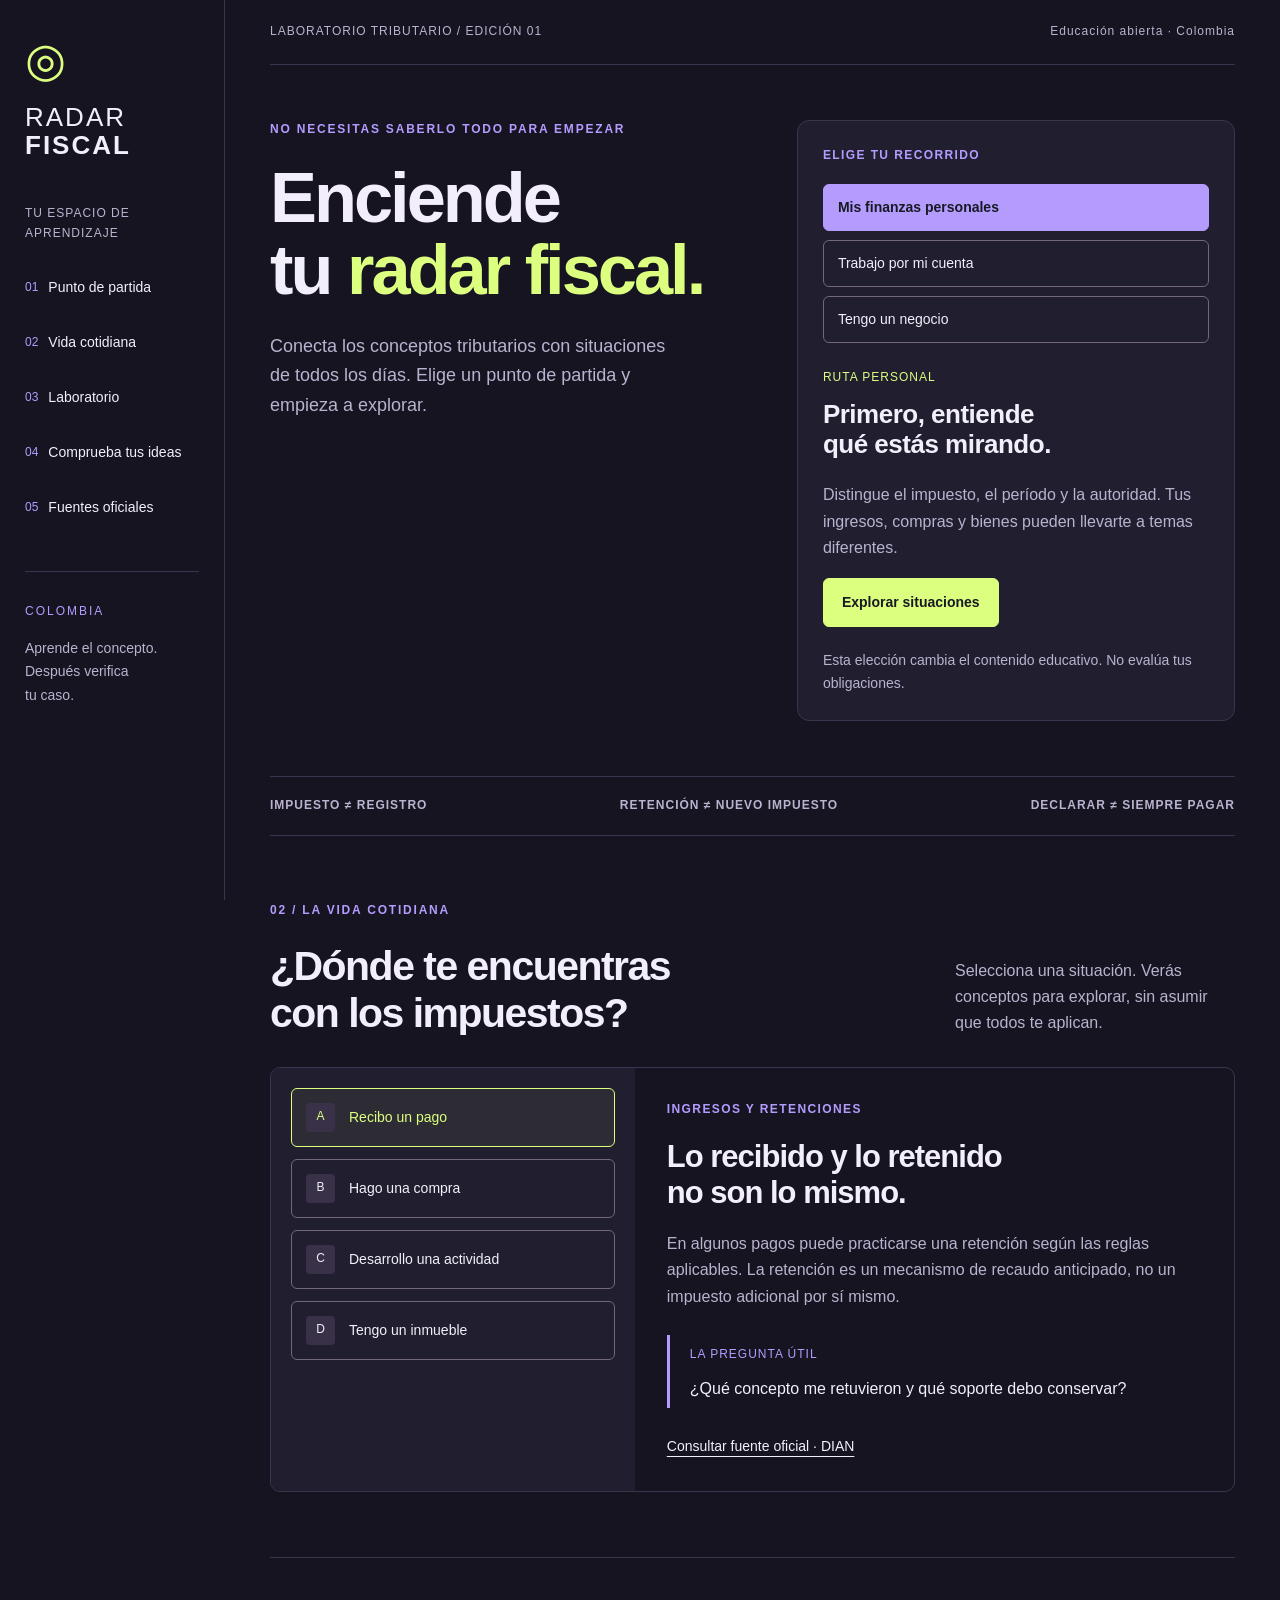
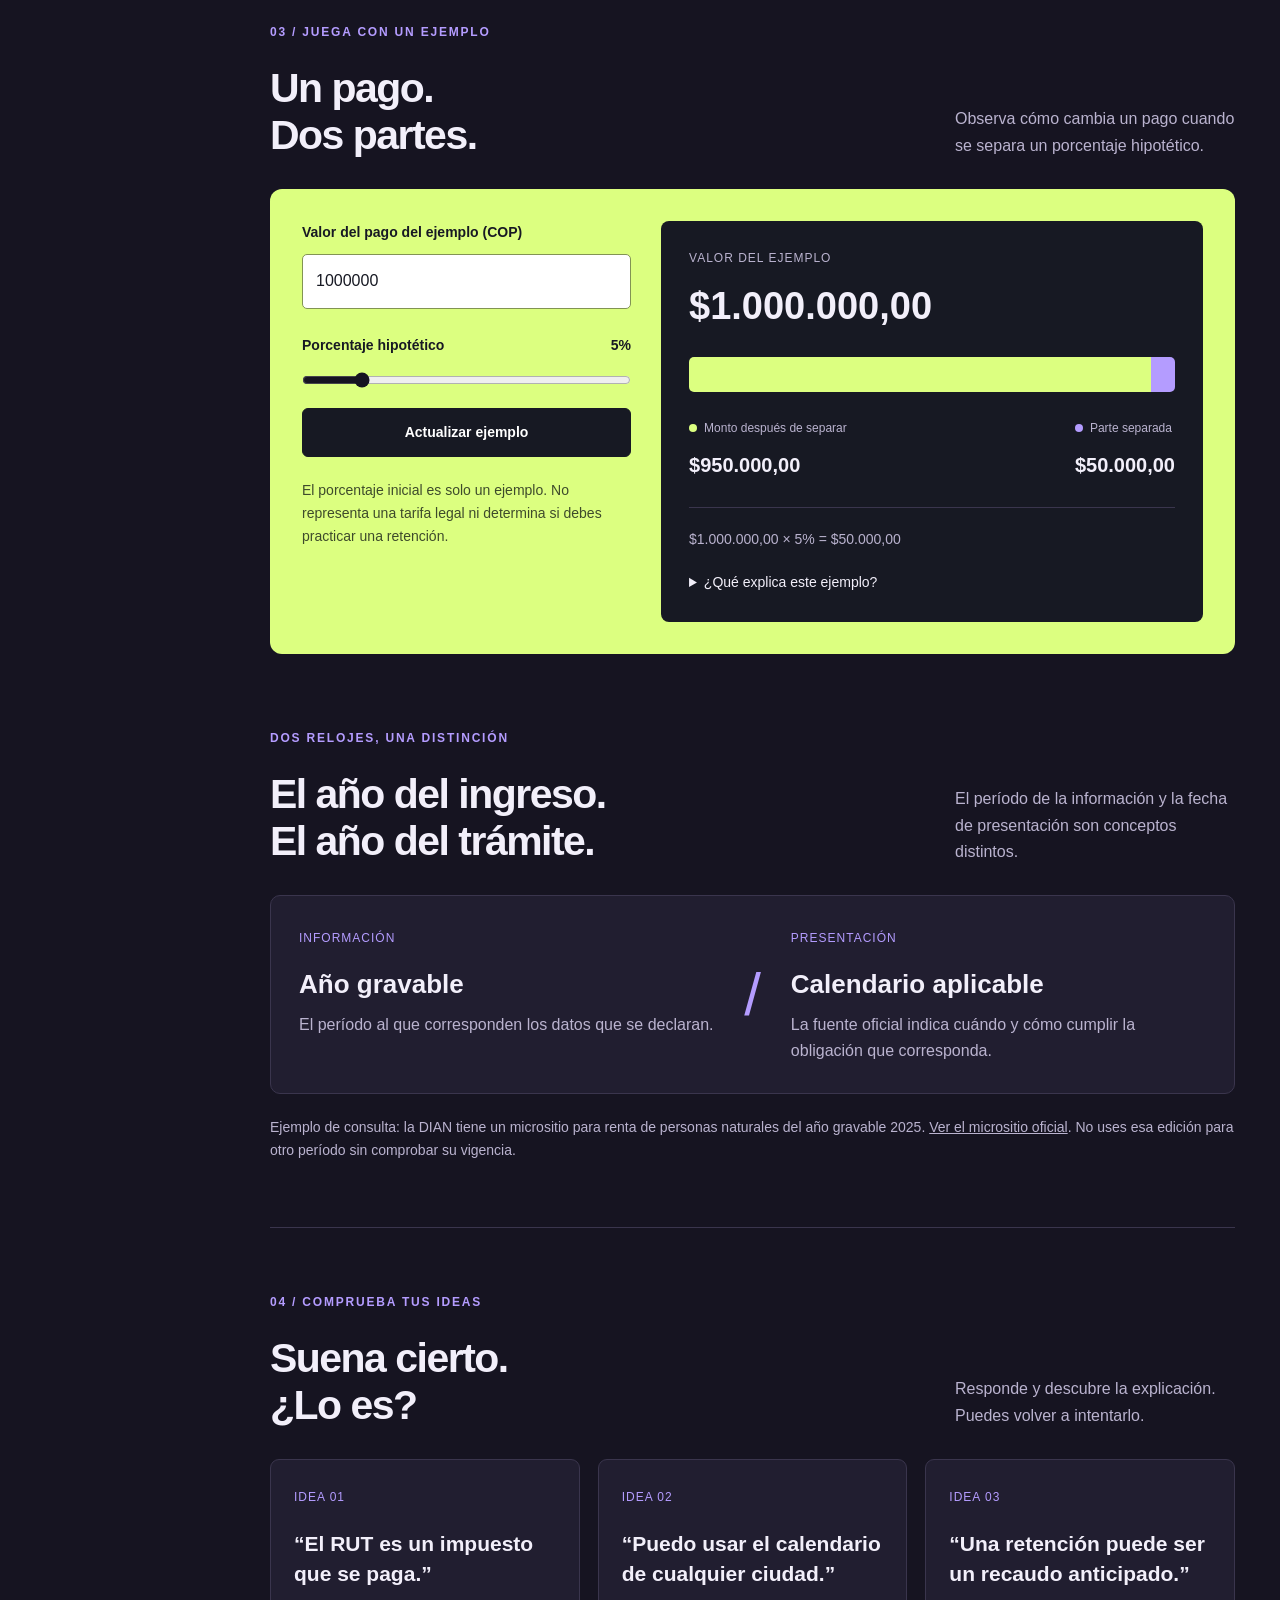
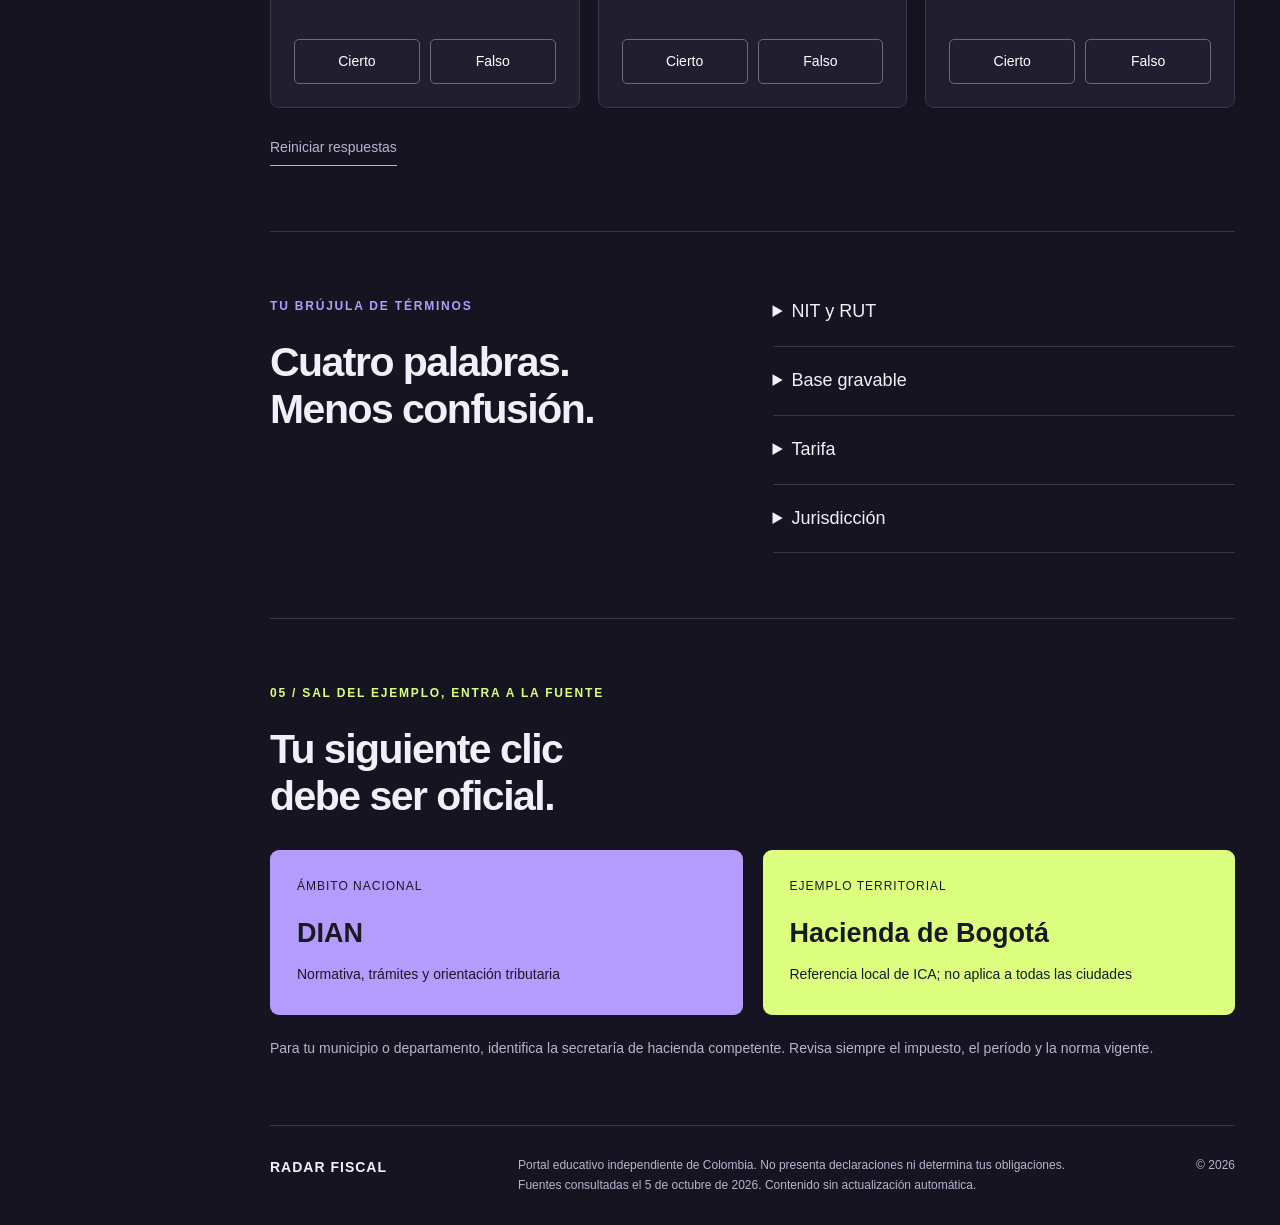
==== index.html @ d8de5ac0 "Add files via upload" ====
<!doctype html>
<html lang="es"><head><meta charset="utf-8"><meta name="viewport" content="width=device-width,initial-scale=1"><title>Radar Fiscal — Aprende a leer tus impuestos</title><meta name="description" content="Un laboratorio educativo sobre impuestos de Colombia: situaciones cotidianas, lecciones breves y ejemplos interactivos."><meta name="theme-color" content="#161421"><link rel="stylesheet" href="estilos.css"><link rel="icon" href="favicon.svg" type="image/svg+xml"><script src="script.js" defer></script></head>
<body><a class="skip" href="#contenido">Saltar al contenido</a><div class="site-shell"><aside class="sidebar"><a class="brand" href="index.html"><span class="brand-symbol" aria-hidden="true">◎</span>RADAR<br><strong>FISCAL</strong></a><p class="sidebar-label">TU ESPACIO DE APRENDIZAJE</p><button id="menu" aria-controls="navigation" aria-expanded="false">Explorar menú</button><nav id="navigation" aria-label="Principal"><a href="#inicio"><span>01</span> Punto de partida</a><a href="#situaciones"><span>02</span> Vida cotidiana</a><a href="#laboratorio"><span>03</span> Laboratorio</a><a href="#ideas"><span>04</span> Comprueba tus ideas</a><a href="#fuentes"><span>05</span> Fuentes oficiales</a></nav><div class="sidebar-note"><span>COLOMBIA</span><p>Aprende el concepto.<br>Después verifica<br>tu caso.</p></div></aside>
<main id="contenido"><header class="topbar"><span>LABORATORIO TRIBUTARIO / EDICIÓN 01</span><span>Educación abierta · Colombia</span></header>
<section id="inicio" class="intro"><div class="intro-title"><p class="eyebrow">NO NECESITAS SABERLO TODO PARA EMPEZAR</p><h1>Enciende<br>tu <em>radar fiscal.</em></h1><p>Conecta los conceptos tributarios con situaciones de todos los días. Elige un punto de partida y empieza a explorar.</p></div><div class="starter"><span class="module-label">ELIGE TU RECORRIDO</span><div class="path-options" role="group" aria-label="Recorrido educativo"><button data-path="personal" class="selected" aria-pressed="true">Mis finanzas personales</button><button data-path="independiente" aria-pressed="false">Trabajo por mi cuenta</button><button data-path="negocio" aria-pressed="false">Tengo un negocio</button></div><div id="path-result" aria-live="polite"><p class="path-label" id="path-label">RUTA PERSONAL</p><h2 id="path-title">Primero, entiende<br>qué estás mirando.</h2><p id="path-description">Distingue el impuesto, el período y la autoridad. Tus ingresos, compras y bienes pueden llevarte a temas diferentes.</p><a class="lime-button" href="#situaciones">Explorar situaciones</a></div><p class="fine">Esta elección cambia el contenido educativo. No evalúa tus obligaciones.</p></div></section>
<div class="concept-band"><span>IMPUESTO ≠ REGISTRO</span><span>RETENCIÓN ≠ NUEVO IMPUESTO</span><span>DECLARAR ≠ SIEMPRE PAGAR</span></div>
<section id="situaciones" class="section"><div class="section-head"><div><p class="eyebrow">02 / LA VIDA COTIDIANA</p><h2>¿Dónde te encuentras<br>con los impuestos?</h2></div><p>Selecciona una situación. Verás conceptos para explorar, sin asumir que todos te aplican.</p></div><div class="scenario-board"><div class="scenario-menu" role="group" aria-label="Situaciones para explorar"><button data-scenario="pago" class="selected" aria-pressed="true"><span>A</span> Recibo un pago</button><button data-scenario="compra" aria-pressed="false"><span>B</span> Hago una compra</button><button data-scenario="actividad" aria-pressed="false"><span>C</span> Desarrollo una actividad</button><button data-scenario="inmueble" aria-pressed="false"><span>D</span> Tengo un inmueble</button></div><article class="scenario-content" aria-live="polite"><p class="module-label" id="scenario-label">INGRESOS Y RETENCIONES</p><h3 id="scenario-title">Lo recibido y lo retenido<br>no son lo mismo.</h3><p id="scenario-description">En algunos pagos puede practicarse una retención según las reglas aplicables. La retención es un mecanismo de recaudo anticipado, no un impuesto adicional por sí mismo.</p><div class="question-block"><span>LA PREGUNTA ÚTIL</span><p id="scenario-question">¿Qué concepto me retuvieron y qué soporte debo conservar?</p></div><a id="scenario-source" href="https://normograma.dian.gov.co/dian/compilacion/docs/oficio_dian_906765_2022.htm" target="_blank" rel="noopener noreferrer">Consultar fuente oficial · DIAN</a></article></div></section>
<section id="laboratorio" class="section lab"><div class="section-head"><div><p class="eyebrow">03 / JUEGA CON UN EJEMPLO</p><h2>Un pago.<br>Dos partes.</h2></div><p>Observa cómo cambia un pago cuando se separa un porcentaje hipotético.</p></div><div class="lab-grid"><form id="lab-form"><label for="gross">Valor del pago del ejemplo (COP)</label><input type="number" id="gross" value="1000000" min="0" max="1000000000000" step="0.01" required><label for="rate">Porcentaje hipotético <output id="rate-label" for="rate">5%</output></label><input id="rate" type="range" min="0" max="30" value="5" step="0.5"><button class="lime-button" type="submit">Actualizar ejemplo</button><p class="fine">El porcentaje inicial es solo un ejemplo. No representa una tarifa legal ni determina si debes practicar una retención.</p><p id="lab-error" role="alert" hidden></p></form><div class="lab-result" id="lab-result" aria-live="polite" aria-atomic="true"><div class="amount-head"><span>VALOR DEL EJEMPLO</span><strong id="gross-result">$1.000.000,00</strong></div><div class="split-bar" aria-hidden="true"><span id="net-bar" style="width:95%"></span><span id="tax-bar" style="width:5%"></span></div><div class="split-values"><div><span class="legend-line net">Monto después de separar</span><strong id="net-result">$950.000,00</strong></div><div><span class="legend-line tax">Parte separada</span><strong id="tax-result">$50.000,00</strong></div></div><p id="lab-equation">$1.000.000,00 × 5% = $50.000,00</p><details><summary>¿Qué explica este ejemplo?</summary><p>La aritmética de separar una parte de un pago. En una operación real hay que verificar concepto, base, tarifa, calidad de las partes y reglas del período. El ejercicio no calcula una obligación.</p></details></div></div></section>
<section class="section timeline"><div class="section-head"><div><p class="eyebrow">DOS RELOJES, UNA DISTINCIÓN</p><h2>El año del ingreso.<br>El año del trámite.</h2></div><p>El período de la información y la fecha de presentación son conceptos distintos.</p></div><div class="year-track"><article><span>INFORMACIÓN</span><h3>Año gravable</h3><p>El período al que corresponden los datos que se declaran.</p></article><div aria-hidden="true" class="track-separator">/</div><article><span>PRESENTACIÓN</span><h3>Calendario aplicable</h3><p>La fuente oficial indica cuándo y cómo cumplir la obligación que corresponda.</p></article></div><p class="fine">Ejemplo de consulta: la DIAN tiene un micrositio para renta de personas naturales del año gravable 2025. <a href="https://micrositios.dian.gov.co/renta-personas-naturales-ag-2025/" target="_blank" rel="noopener noreferrer">Ver el micrositio oficial</a>. No uses esa edición para otro período sin comprobar su vigencia.</p></section>
<section id="ideas" class="section learning"><div class="section-head"><div><p class="eyebrow">04 / COMPRUEBA TUS IDEAS</p><h2>Suena cierto.<br>¿Lo es?</h2></div><p>Responde y descubre la explicación. Puedes volver a intentarlo.</p></div><div class="thought-grid"><article data-thought="rut"><span>IDEA 01</span><h3>“El RUT es un impuesto que se paga.”</h3><div class="thought-buttons"><button data-answer="true" aria-pressed="false">Cierto</button><button data-answer="false" aria-pressed="false">Falso</button></div><p class="thought-feedback" role="status" hidden></p></article><article data-thought="local"><span>IDEA 02</span><h3>“Puedo usar el calendario de cualquier ciudad.”</h3><div class="thought-buttons"><button data-answer="true" aria-pressed="false">Cierto</button><button data-answer="false" aria-pressed="false">Falso</button></div><p class="thought-feedback" role="status" hidden></p></article><article data-thought="retencion"><span>IDEA 03</span><h3>“Una retención puede ser un recaudo anticipado.”</h3><div class="thought-buttons"><button data-answer="true" aria-pressed="false">Cierto</button><button data-answer="false" aria-pressed="false">Falso</button></div><p class="thought-feedback" role="status" hidden></p></article></div><button class="text-button" id="reset-thoughts">Reiniciar respuestas</button></section>
<section class="section terms"><div><p class="eyebrow">TU BRÚJULA DE TÉRMINOS</p><h2>Cuatro palabras.<br>Menos confusión.</h2></div><div><details><summary>NIT y RUT</summary><p>El NIT es el Número de Identificación Tributaria. El RUT es el registro que identifica, ubica y clasifica sujetos de obligaciones administradas por la DIAN.</p><a href="https://www.dian.gov.co/tramitesservicios/tramites-y-servicios/tributarios/Paginas/RUT.aspx" target="_blank" rel="noopener noreferrer">DIAN · RUT y NIT</a></details><details><summary>Base gravable</summary><p>El valor sobre el que se calcula un impuesto o concepto según sus reglas. No asumas que coincide con el total de cualquier factura o pago.</p></details><details><summary>Tarifa</summary><p>El porcentaje o valor aplicable según la norma. Una tarifa de un ejemplo no sustituye la que corresponde a una operación real.</p></details><details><summary>Jurisdicción</summary><p>El ámbito territorial relevante para una obligación. En impuestos locales hay que consultar la autoridad competente y su normativa.</p></details></div></section>
<section id="fuentes" class="section sources"><p class="eyebrow">05 / SAL DEL EJEMPLO, ENTRA A LA FUENTE</p><h2>Tu siguiente clic<br>debe ser oficial.</h2><div class="source-links"><a href="https://www.dian.gov.co/" target="_blank" rel="noopener noreferrer"><span>ÁMBITO NACIONAL</span><strong>DIAN</strong><small>Normativa, trámites y orientación tributaria</small></a><a href="https://www.haciendabogota.gov.co/es/impuestos/impuesto-de-industria-y-comercio-ica" target="_blank" rel="noopener noreferrer"><span>EJEMPLO TERRITORIAL</span><strong>Hacienda de Bogotá</strong><small>Referencia local de ICA; no aplica a todas las ciudades</small></a></div><p class="fine">Para tu municipio o departamento, identifica la secretaría de hacienda competente. Revisa siempre el impuesto, el período y la norma vigente.</p></section>
<footer class="footer"><a class="footer-brand" href="#inicio">RADAR FISCAL</a><p>Portal educativo independiente de Colombia. No presenta declaraciones ni determina tus obligaciones.<br>Fuentes consultadas el 5 de octubre de 2026. Contenido sin actualización automática.</p><span>© 2026</span></footer>
</main></div></body></html>
---- estilos.css ----
/* RADAR FISCAL — variables de identidad */
:root{
  --bg:#161421;
  --panel:#211e30;
  --line:#3a354d;
  --text:#f2effa;
  --muted:#bab3cf;
  --violet:#b49cff;
  --lime:#dcff80;
  --ink:#171923}

*{
  box-sizing:border-box}
html{
  scroll-behavior:smooth;
  scroll-padding-top:24px}
body{
  margin:0;
  background:var(--bg);
  color:var(--text);
  font:16px/1.65 Arial,Helvetica,sans-serif}
a{
  color:inherit}
button,input{
  font:inherit}
button,summary{
  cursor:pointer}
h1,h2,h3,p{
  margin-top:0}
[hidden]{
  display:none!important}
:focus-visible{
  outline:3px solid var(--lime);
  outline-offset:5px}
.site-shell{
  max-width:1680px;
  margin:auto;
  display:grid;
  grid-template-columns:225px minmax(0,1fr)}
.sidebar{
  border-right:1px solid var(--line);
  padding:35px 25px;
  position:sticky;
  top:0;
  height:100vh}
.brand{
  display:block;
  text-decoration:none;
  font-size:26px;
  line-height:1.05;
  letter-spacing:2px}
.brand strong{
  font-weight:800}
.brand-symbol{
  display:block;
  font-size:47px;
  color:var(--lime);
  margin-bottom:20px}
.sidebar-label{
  font-size:12px;
  letter-spacing:1px;
  color:var(--muted);
  margin:45px 0 20px}
nav{
  display:flex;
  flex-direction:column;
  gap:8px}
nav a{
  font-size:14px;
  display:flex;
  align-items:start;
  gap:10px;
  text-decoration:none;
  padding:12px 0}
nav a:hover{
  color:var(--lime)}
nav span{
  color:var(--violet);
  font-size:12px;
  padding-top:2px}
.sidebar-note{
  border-top:1px solid var(--line);
  margin-top:40px;
  padding-top:25px}
.sidebar-note span{
  font-size:12px;
  letter-spacing:2px;
  color:var(--violet)}
.sidebar-note p{
  margin:14px 0 0;
  font-size:14px;
  color:var(--muted)}
#menu{
  display:none}
main{
  padding:0 45px;
  min-width:0}
.topbar{
  display:flex;
  justify-content:space-between;
  gap:25px;
  border-bottom:1px solid var(--line);
  padding:22px 0;
  font-size:12px;
  letter-spacing:1px;
  color:var(--muted)}
.intro{
  display:grid;
  grid-template-columns:1.1fr 1fr;
  gap:45px;
  padding:55px 0}
.eyebrow{
  font-size:12px;
  letter-spacing:1.8px;
  color:var(--violet);
  font-weight:700;
  margin-bottom:22px}
h1{
  font-size:clamp(48px,5.5vw,80px);
  line-height:1.03;
  letter-spacing:-3px;
  margin-bottom:25px;
  font-weight:800}
h1 em{
  font-style:normal;
  color:var(--lime)}
.intro-title>p:last-child{
  max-width:415px;
  color:var(--muted);
  font-size:18px}
.starter{
  border:1px solid var(--line);
  background:var(--panel);
  padding:25px;
  border-radius:12px}
.module-label{
  display:block;
  font-size:12px;
  letter-spacing:1.4px;
  font-weight:700;
  color:var(--violet)}
.path-options{
  display:flex;
  flex-direction:column;
  gap:9px;
  margin:18px 0 25px}
.path-options button{
  background:transparent;
  color:var(--text);
  border:1px solid #736780;
  border-radius:6px;
  padding:11px 14px;
  font-size:14px;
  text-align:left}
.path-options button.selected{
  background:var(--violet);
  color:var(--ink);
  border-color:var(--violet);
  font-weight:700}
.path-label{
  font-size:12px;
  letter-spacing:1px;
  color:var(--lime);
  margin-bottom:12px}
#path-result h2{
  font-size:26px;
  line-height:1.15;
  letter-spacing:-.5px}
#path-description{
  color:var(--muted);
  font-size:16px}
.lime-button{
  display:inline-flex;
  align-items:center;
  justify-content:center;
  background:var(--lime);
  color:var(--ink);
  padding:12px 18px;
  border:1px solid var(--lime);
  border-radius:6px;
  text-decoration:none;
  font-weight:700;
  font-size:14px}
.lime-button:hover{
  background:#c6eb65}
.fine{
  font-size:14px;
  color:var(--muted);
  margin:22px 0 0}
.concept-band{
  display:flex;
  gap:20px;
  justify-content:space-between;
  border-block:1px solid var(--line);
  padding:19px 0;
  font-size:12px;
  font-weight:700;
  letter-spacing:1px;
  color:var(--muted)}
.section{
  padding:65px 0;
  border-bottom:1px solid var(--line)}
.section-head{
  display:flex;
  justify-content:space-between;
  align-items:end;
  gap:30px;
  margin-bottom:30px}
h2{
  font-size:clamp(30px,3.2vw,44px);
  line-height:1.15;
  letter-spacing:-1.5px;
  margin-bottom:23px}
.section-head h2{
  margin-bottom:0}
.section-head>p{
  max-width:280px;
  color:var(--muted);
  margin:0}
.scenario-board{
  display:grid;
  grid-template-columns:.85fr 1.4fr;
  border:1px solid var(--line);
  border-radius:10px;
  overflow:hidden}
.scenario-menu{
  background:var(--panel);
  display:flex;
  flex-direction:column;
  padding:20px;
  gap:12px}
.scenario-menu button{
  display:flex;
  align-items:center;
  gap:14px;
  background:transparent;
  border:1px solid #736780;
  color:var(--text);
  padding:14px;
  border-radius:6px;
  text-align:left;
  font-size:14px}
.scenario-menu button.selected{
  border-color:var(--lime);
  color:var(--lime);
  background:#dcff8010}
.scenario-menu button span{
  display:flex;
  align-items:center;
  justify-content:center;
  flex-shrink:0;
  width:29px;
  height:29px;
  background:#393147;
  border-radius:4px;
  font-size:12px}
.scenario-content{
  padding:32px}
.scenario-content h3{
  font-size:31px;
  line-height:1.15;
  letter-spacing:-1px;
  margin:20px 0}
.scenario-content>p:not(.module-label){
  color:var(--muted)}
.question-block{
  border-left:3px solid var(--violet);
  padding:5px 0 5px 20px;
  margin:25px 0}
.question-block span{
  font-size:12px;
  letter-spacing:1px;
  color:var(--violet)}
.question-block p{
  margin:10px 0 0}
.scenario-content>a{
  font-size:14px;
  text-underline-offset:5px}
.lab{
  border-bottom:0}
.lab-grid{
  display:grid;
  grid-template-columns:.85fr 1.4fr;
  gap:30px;
  background:var(--lime);
  color:var(--ink);
  border-radius:12px;
  padding:32px}
.lab-grid form label{
  display:block;
  font-size:14px;
  font-weight:700;
  margin-bottom:10px}
.lab-grid input[type=number]{
  width:100%;
  padding:13px;
  border:1px solid #829453;
  border-radius:5px;
  background:#fff;
  color:var(--ink);
  margin-bottom:25px;
  min-width:0}
.lab-grid input[type=range]{
  width:100%;
  accent-color:#161421;
  margin:5px 0 20px}
output{
  float:right}
.lab-grid .lime-button{
  background:var(--ink);
  color:white;
  border-color:var(--ink);
  width:100%}
.lab-grid .fine{
  color:#3e4b2b}
.lab-result{
  background:var(--ink);
  color:var(--text);
  border-radius:8px;
  padding:28px;
  min-width:0}
.amount-head span{
  font-size:12px;
  letter-spacing:1px;
  color:var(--muted);
  display:block}
.amount-head strong{
  font-size:clamp(24px,3vw,38px);
  display:block;
  line-height:1.25;
  margin-top:14px;
  overflow-wrap:anywhere}
.split-bar{
  height:35px;
  display:flex;
  overflow:hidden;
  border-radius:5px;
  margin:27px 0}
.split-bar span{
  transition:width .2s}
.split-bar span:first-child{
  background:var(--lime)}
.split-bar span:last-child{
  background:var(--violet)}
.split-values{
  display:flex;
  justify-content:space-between;
  gap:20px}
.split-values>div{
  min-width:0}
.legend-line{
  font-size:12px;
  display:block;
  color:var(--muted)}
.legend-line::before{
  content:'';
  width:8px;
  height:8px;
  display:inline-block;
  border-radius:50%;
  margin-right:7px}
.legend-line.net::before{
  background:var(--lime)}
.legend-line.tax::before{
  background:var(--violet)}
.split-values strong{
  display:block;
  font-size:20px;
  margin-top:10px;
  overflow-wrap:anywhere}
#lab-equation{
  font-size:14px;
  color:var(--muted);
  border-top:1px solid var(--line);
  padding-top:20px;
  margin:25px 0 20px}
.lab-result details{
  font-size:14px}
.lab-result details p{
  color:var(--muted);
  margin-top:15px}
#lab-error{
  font-size:14px;
  font-weight:700}
.timeline{
  padding-top:10px}
.year-track{
  display:flex;
  align-items:stretch;
  gap:30px;
  padding:28px;
  background:var(--panel);
  border:1px solid var(--line);
  border-radius:10px}
.year-track article{
  flex:1}
.year-track article>span{
  font-size:12px;
  letter-spacing:1px;
  color:var(--violet)}
.year-track h3{
  font-size:26px;
  line-height:1.2;
  margin:18px 0 12px}
.year-track p{
  color:var(--muted);
  margin:0}
.track-separator{
  font-size:60px;
  font-weight:200;
  align-self:center;
  color:var(--violet)}
.thought-grid{
  display:grid;
  grid-template-columns:repeat(3,1fr);
  gap:18px}
.thought-grid article{
  background:var(--panel);
  border:1px solid var(--line);
  padding:23px;
  border-radius:9px}
.thought-grid article>span{
  font-size:12px;
  letter-spacing:1px;
  color:var(--violet)}
.thought-grid h3{
  font-size:21px;
  line-height:1.4;
  min-height:90px;
  margin:20px 0}
.thought-buttons{
  display:flex;
  gap:10px}
.thought-buttons button{
  flex:1;
  background:transparent;
  border:1px solid #736780;
  color:white;
  padding:10px;
  border-radius:5px;
  font-size:14px}
.thought-buttons button.selected{
  background:var(--violet);
  border-color:var(--violet);
  color:var(--ink)}
.thought-feedback{
  font-size:14px;
  border-top:1px solid var(--line);
  padding-top:17px;
  margin:20px 0 0;
  color:var(--lime)}
.text-button{
  background:none;
  border:0;
  border-bottom:1px solid var(--muted);
  color:var(--muted);
  font-size:14px;
  padding:6px 0;
  margin-top:22px}
.terms{
  display:grid;
  grid-template-columns:1fr 1fr;
  gap:40px}
.terms details{
  border-bottom:1px solid var(--line);
  padding:19px 0}
.terms details:first-child{
  padding-top:0}
.terms summary{
  font-size:18px}
.terms details p{
  color:var(--muted);
  margin-top:17px}
.terms details a{
  font-size:14px}
.sources .eyebrow{
  color:var(--lime)}
.source-links{
  display:grid;
  grid-template-columns:1fr 1fr;
  gap:20px;
  margin-top:30px}
.source-links a{
  display:block;
  background:var(--violet);
  color:var(--ink);
  padding:27px;
  text-decoration:none;
  border-radius:9px}
.source-links a:last-child{
  background:var(--lime)}
.source-links span{
  display:block;
  font-size:12px;
  letter-spacing:1px}
.source-links strong{
  display:block;
  font-size:27px;
  line-height:1.2;
  margin:20px 0 12px}
.source-links small{
  font-size:14px}
.source-links a:hover{
  text-decoration:underline;
  text-underline-offset:4px}
.footer{
  padding:30px 0;
  display:flex;
  gap:25px;
  align-items:start;
  justify-content:space-between}
.footer-brand{
  font-size:14px;
  font-weight:800;
  letter-spacing:1px;
  text-decoration:none;
  white-space:nowrap}
.footer p,.footer>span{
  font-size:12px;
  color:var(--muted);
  margin:0}
.skip{
  position:fixed;
  top:-100px;
  background:var(--lime);
  color:var(--ink);
  padding:10px;
  z-index:100}
.skip:focus{
  top:10px}

@media(min-width:1600px){
  h1{
  font-size:80px}
}

@media(max-width:1150px){
  .site-shell{
  grid-template-columns:190px minmax(0,1fr)}
.sidebar{
  padding:30px 20px}
main{
  padding:0 30px}
.intro{
  gap:30px;
  grid-template-columns:1fr 1fr}
.intro h1{
  font-size:54px}
.thought-grid{
  grid-template-columns:1fr}
.thought-grid h3{
  min-height:0}
.lab-grid{
  padding:25px;
  gap:25px}
.split-values{
  flex-direction:column;
  gap:15px}
.section-head{
  align-items:start}
.topbar>span:last-child{
  display:none}
}

@media(max-width:800px){
  .site-shell{
  display:block}
.sidebar{
  height:auto;
  position:relative;
  border-right:0;
  border-bottom:1px solid var(--line);
  padding:20px 6%;
  display:flex;
  justify-content:space-between;
  align-items:center;
  flex-wrap:wrap;
  gap:20px}
.brand{
  font-size:21px;
  line-height:1.1}
.brand-symbol{
  display:inline-block;
  margin:0 10px 0 0;
  font-size:30px;
  float:left}
.brand br{
  display:none}
.brand strong{
  margin-left:5px}
.sidebar-label,.sidebar-note{
  display:none}
#menu{
  display:block;
  border:1px solid #736780;
  background:transparent;
  color:var(--text);
  padding:9px 13px;
  border-radius:5px;
  font-size:14px}
nav{
  width:100%;
  gap:0}
body.js nav{
  display:none}
body.js nav.open{
  display:flex}
main{
  padding:0 6%}
.topbar{
  font-size:12px}
.intro{
  padding:35px 0;
  grid-template-columns:1fr}
.intro h1{
  font-size:clamp(43px,10vw,66px)}
.intro-title>p:last-child{
  max-width:none;
  font-size:17px}
.starter{
  padding:23px}
.concept-band{
  flex-wrap:wrap;
  gap:12px 20px;
  font-size:12px}
.section{
  padding:45px 0}
.section-head{
  display:block}
.section-head>p{
  margin-top:20px;
  max-width:none}
.scenario-board,.lab-grid,.terms{
  grid-template-columns:1fr}
.scenario-menu{
  display:grid;
  grid-template-columns:1fr 1fr;
  padding:17px;
  gap:10px}
.scenario-menu button{
  padding:12px;
  gap:9px}
.scenario-content{
  padding:25px}
.scenario-content h3{
  font-size:29px}
.lab-result{
  padding:24px}
.split-values{
  flex-direction:row}
.year-track{
  padding:25px;
  gap:20px}
.year-track h3{
  font-size:23px}
.year-track p{
  font-size:16px}
.track-separator{
  font-size:40px}
.timeline{
  padding-top:0}
.thought-grid{
  grid-template-columns:1fr}
.terms{
  gap:20px}
.source-links{
  grid-template-columns:1fr}
.footer{
  flex-wrap:wrap}
.footer p{
  width:100%;
  order:3}
}

@media(max-width:430px){
  .scenario-menu{
  grid-template-columns:1fr}
.year-track{
  flex-direction:column;
  gap:20px}
.track-separator{
  display:none}
.year-track article:first-child{
  border-bottom:1px solid var(--line);
  padding-bottom:25px}
.split-values{
  flex-direction:column}
.lab-grid{
  padding:20px}
.starter h2{
  font-size:25px}
}

@media(prefers-reduced-motion:reduce){
  html{
  scroll-behavior:auto}
.split-bar span{
  transition:none}
}
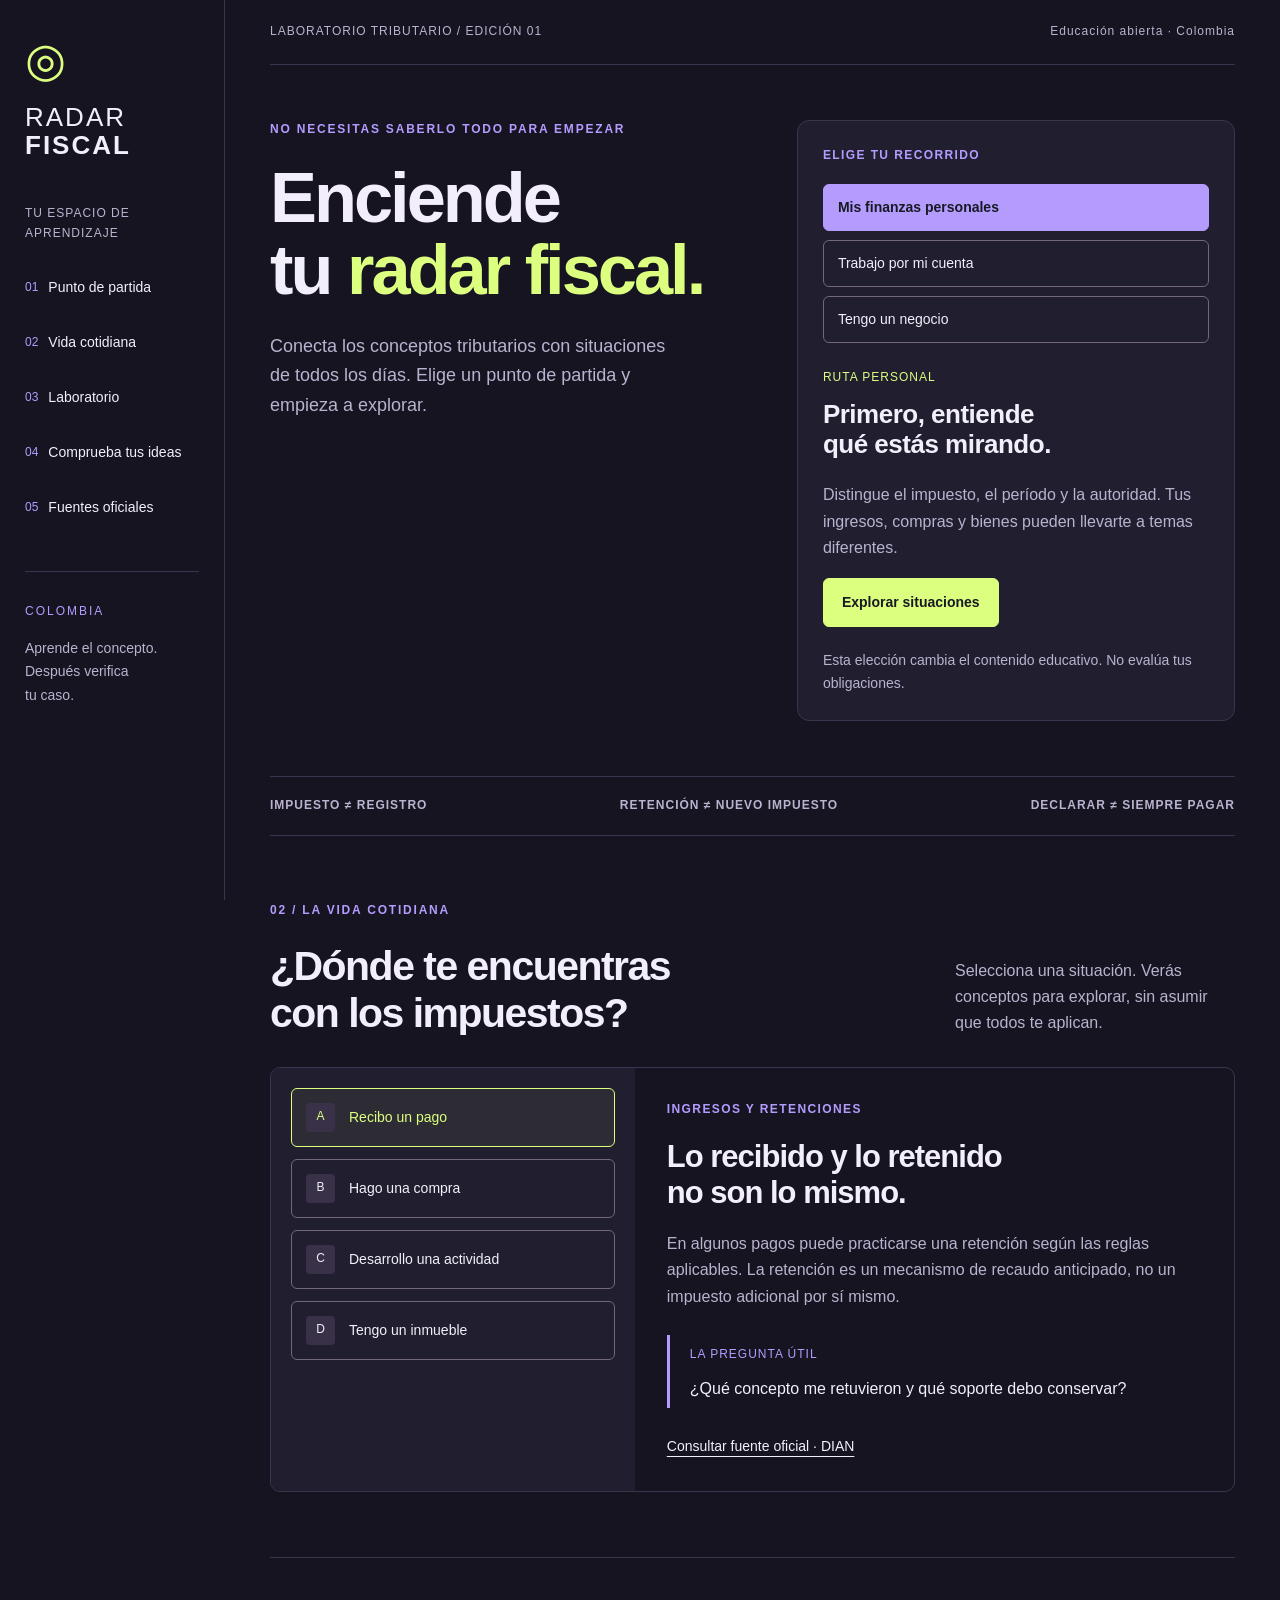
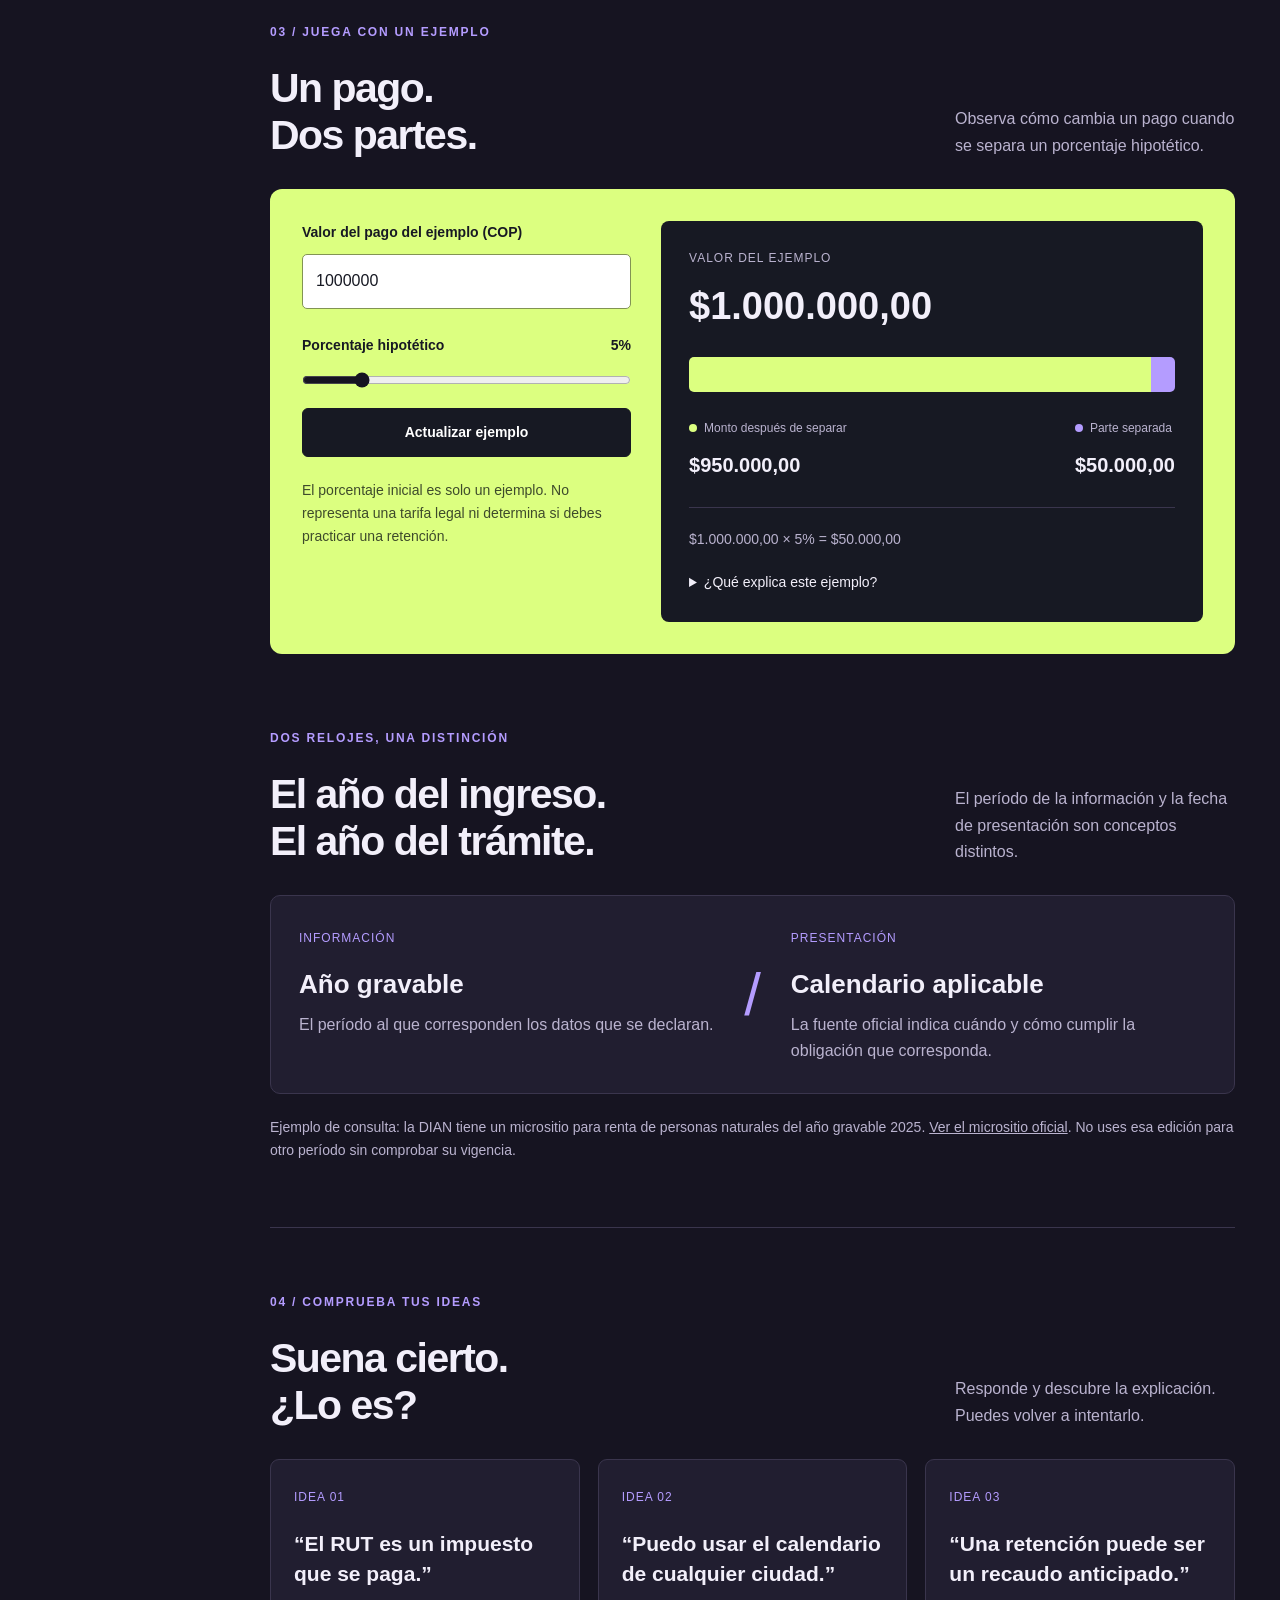
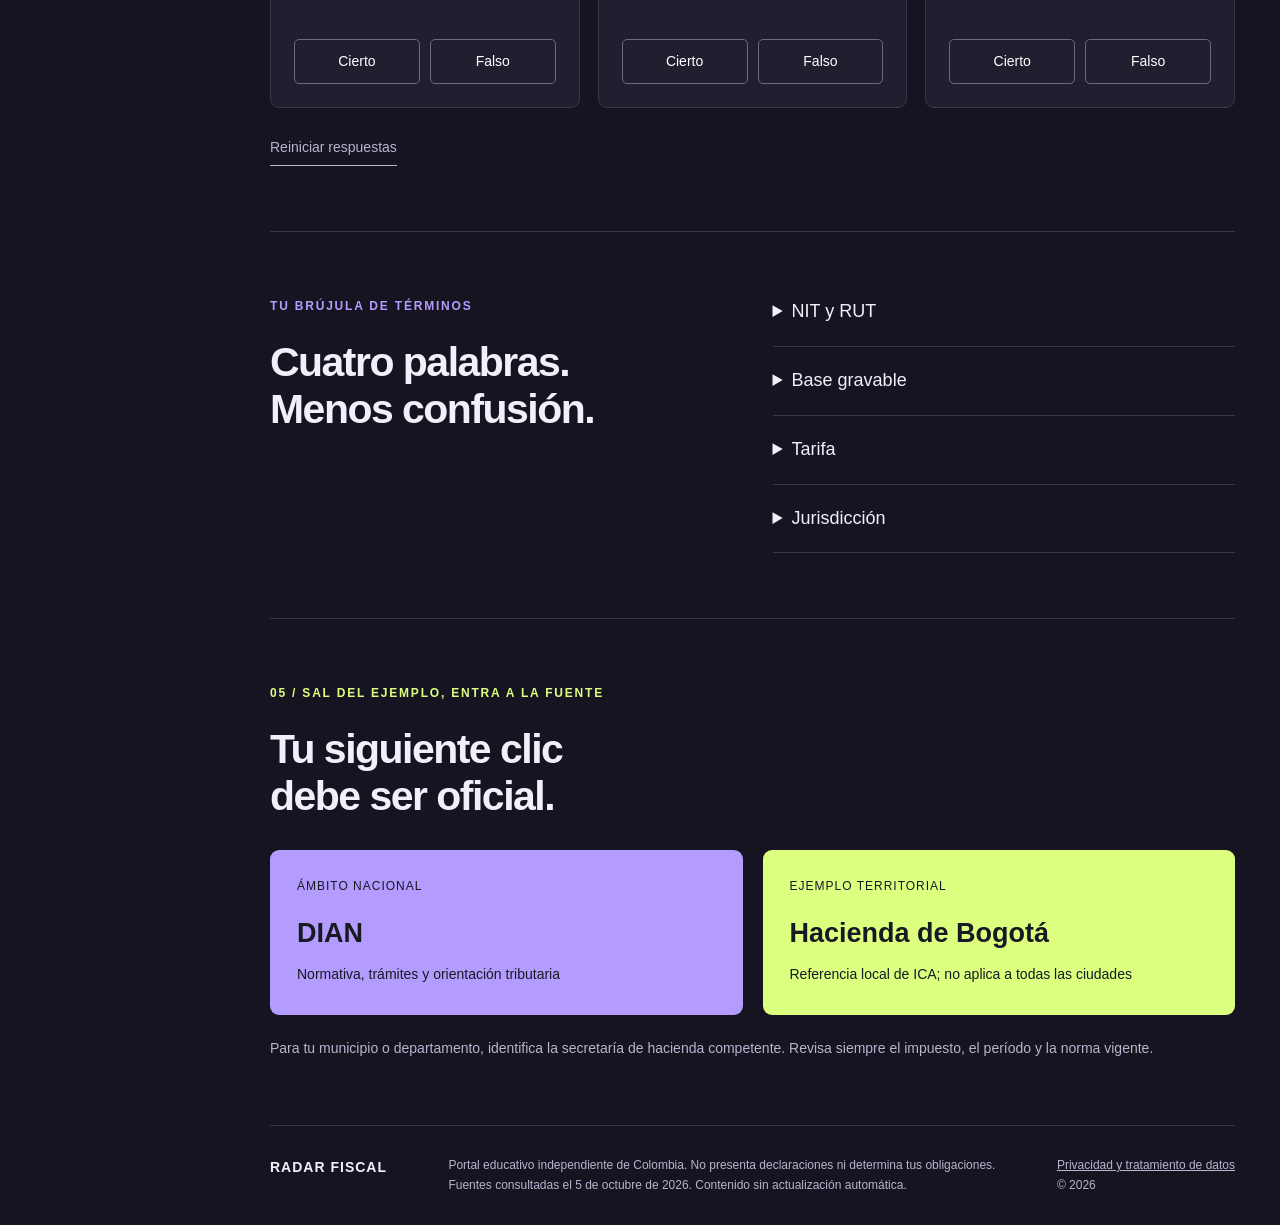
==== commit 157f92de: "Add files via upload" ====
--- a/index.html
+++ b/index.html
@@ -10,5 +10,5 @@
 <section id="ideas" class="section learning"><div class="section-head"><div><p class="eyebrow">04 / COMPRUEBA TUS IDEAS</p><h2>Suena cierto.<br>¿Lo es?</h2></div><p>Responde y descubre la explicación. Puedes volver a intentarlo.</p></div><div class="thought-grid"><article data-thought="rut"><span>IDEA 01</span><h3>“El RUT es un impuesto que se paga.”</h3><div class="thought-buttons"><button data-answer="true" aria-pressed="false">Cierto</button><button data-answer="false" aria-pressed="false">Falso</button></div><p class="thought-feedback" role="status" hidden></p></article><article data-thought="local"><span>IDEA 02</span><h3>“Puedo usar el calendario de cualquier ciudad.”</h3><div class="thought-buttons"><button data-answer="true" aria-pressed="false">Cierto</button><button data-answer="false" aria-pressed="false">Falso</button></div><p class="thought-feedback" role="status" hidden></p></article><article data-thought="retencion"><span>IDEA 03</span><h3>“Una retención puede ser un recaudo anticipado.”</h3><div class="thought-buttons"><button data-answer="true" aria-pressed="false">Cierto</button><button data-answer="false" aria-pressed="false">Falso</button></div><p class="thought-feedback" role="status" hidden></p></article></div><button class="text-button" id="reset-thoughts">Reiniciar respuestas</button></section>
 <section class="section terms"><div><p class="eyebrow">TU BRÚJULA DE TÉRMINOS</p><h2>Cuatro palabras.<br>Menos confusión.</h2></div><div><details><summary>NIT y RUT</summary><p>El NIT es el Número de Identificación Tributaria. El RUT es el registro que identifica, ubica y clasifica sujetos de obligaciones administradas por la DIAN.</p><a href="https://www.dian.gov.co/tramitesservicios/tramites-y-servicios/tributarios/Paginas/RUT.aspx" target="_blank" rel="noopener noreferrer">DIAN · RUT y NIT</a></details><details><summary>Base gravable</summary><p>El valor sobre el que se calcula un impuesto o concepto según sus reglas. No asumas que coincide con el total de cualquier factura o pago.</p></details><details><summary>Tarifa</summary><p>El porcentaje o valor aplicable según la norma. Una tarifa de un ejemplo no sustituye la que corresponde a una operación real.</p></details><details><summary>Jurisdicción</summary><p>El ámbito territorial relevante para una obligación. En impuestos locales hay que consultar la autoridad competente y su normativa.</p></details></div></section>
 <section id="fuentes" class="section sources"><p class="eyebrow">05 / SAL DEL EJEMPLO, ENTRA A LA FUENTE</p><h2>Tu siguiente clic<br>debe ser oficial.</h2><div class="source-links"><a href="https://www.dian.gov.co/" target="_blank" rel="noopener noreferrer"><span>ÁMBITO NACIONAL</span><strong>DIAN</strong><small>Normativa, trámites y orientación tributaria</small></a><a href="https://www.haciendabogota.gov.co/es/impuestos/impuesto-de-industria-y-comercio-ica" target="_blank" rel="noopener noreferrer"><span>EJEMPLO TERRITORIAL</span><strong>Hacienda de Bogotá</strong><small>Referencia local de ICA; no aplica a todas las ciudades</small></a></div><p class="fine">Para tu municipio o departamento, identifica la secretaría de hacienda competente. Revisa siempre el impuesto, el período y la norma vigente.</p></section>
-<footer class="footer"><a class="footer-brand" href="#inicio">RADAR FISCAL</a><p>Portal educativo independiente de Colombia. No presenta declaraciones ni determina tus obligaciones.<br>Fuentes consultadas el 5 de octubre de 2026. Contenido sin actualización automática.</p><span>© 2026</span></footer>
-</main></div></body></html>+<footer class="footer"><a class="footer-brand" href="#inicio">RADAR FISCAL</a><p>Portal educativo independiente de Colombia. No presenta declaraciones ni determina tus obligaciones.<br>Fuentes consultadas el 5 de octubre de 2026. Contenido sin actualización automática.</p><span><a href="privacidad.html">Privacidad y tratamiento de datos</a><br>© 2026</span></footer>
+</main></div></body></html>
